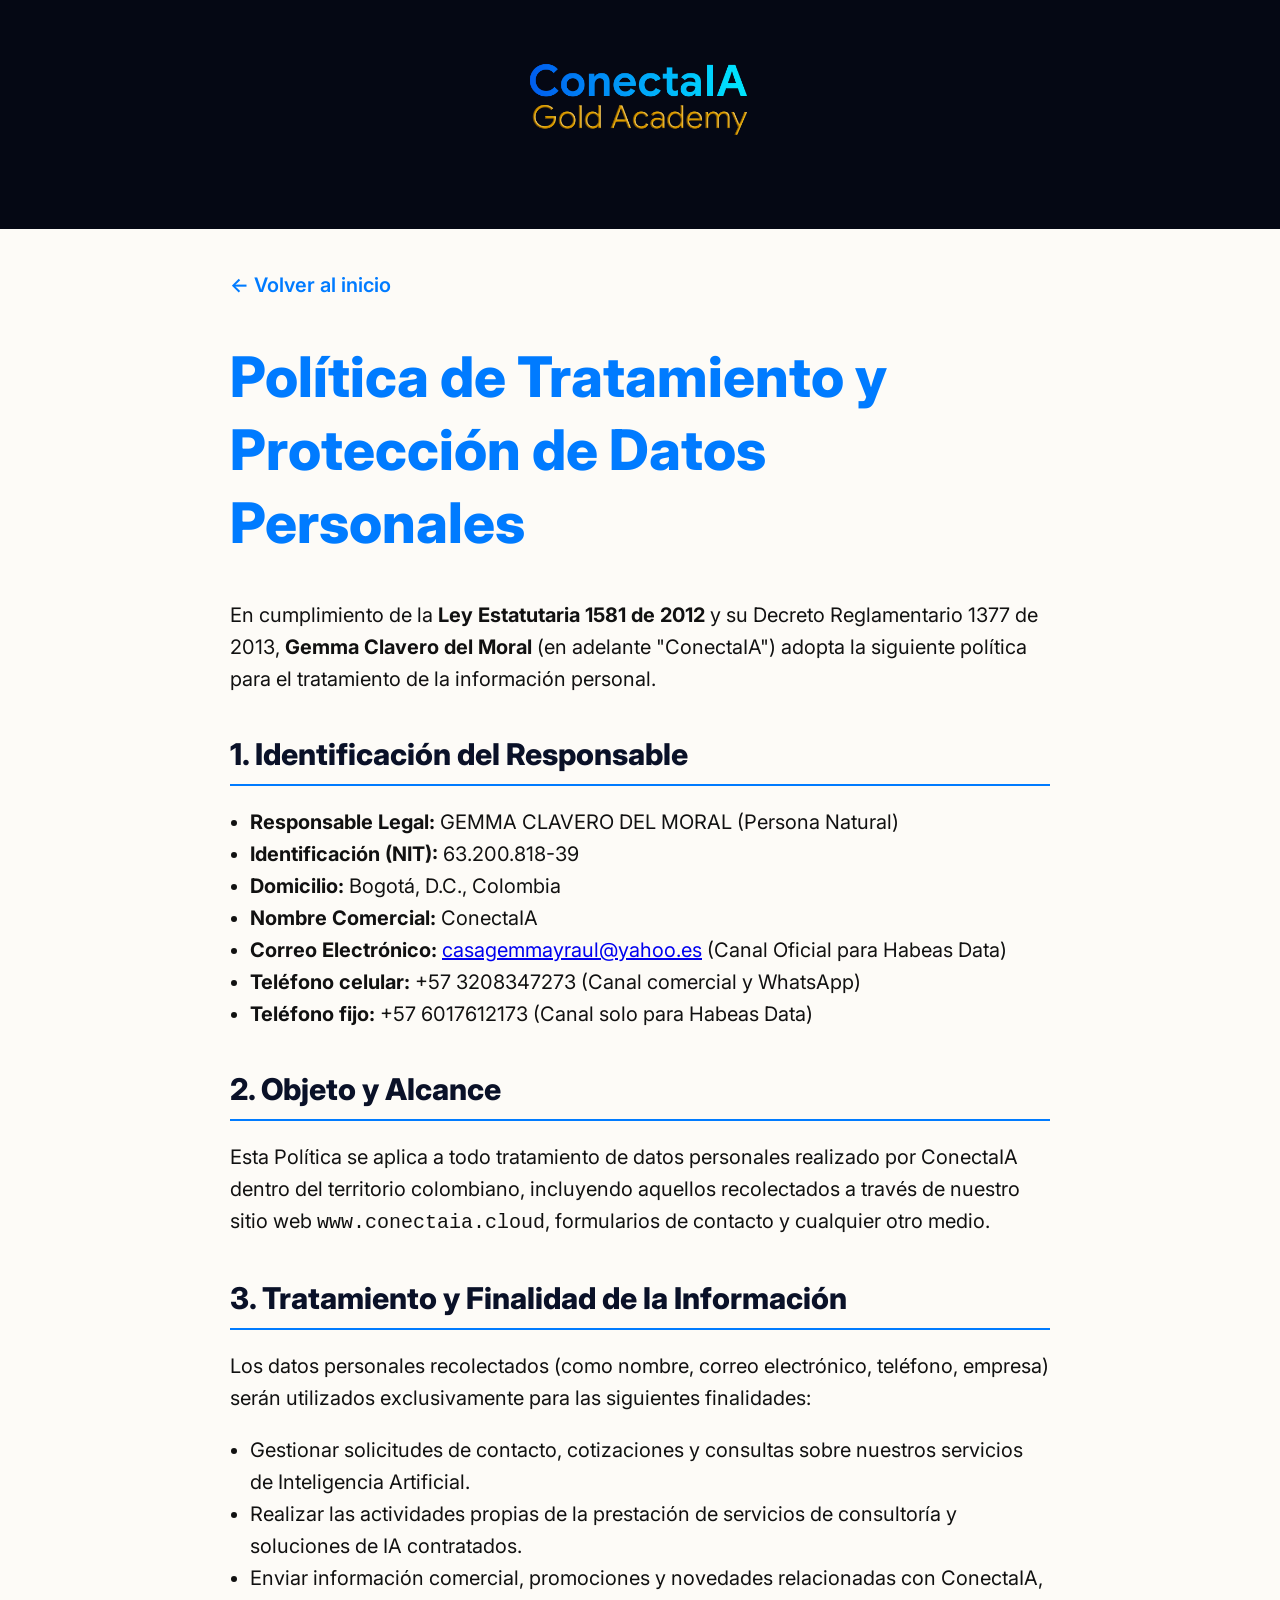
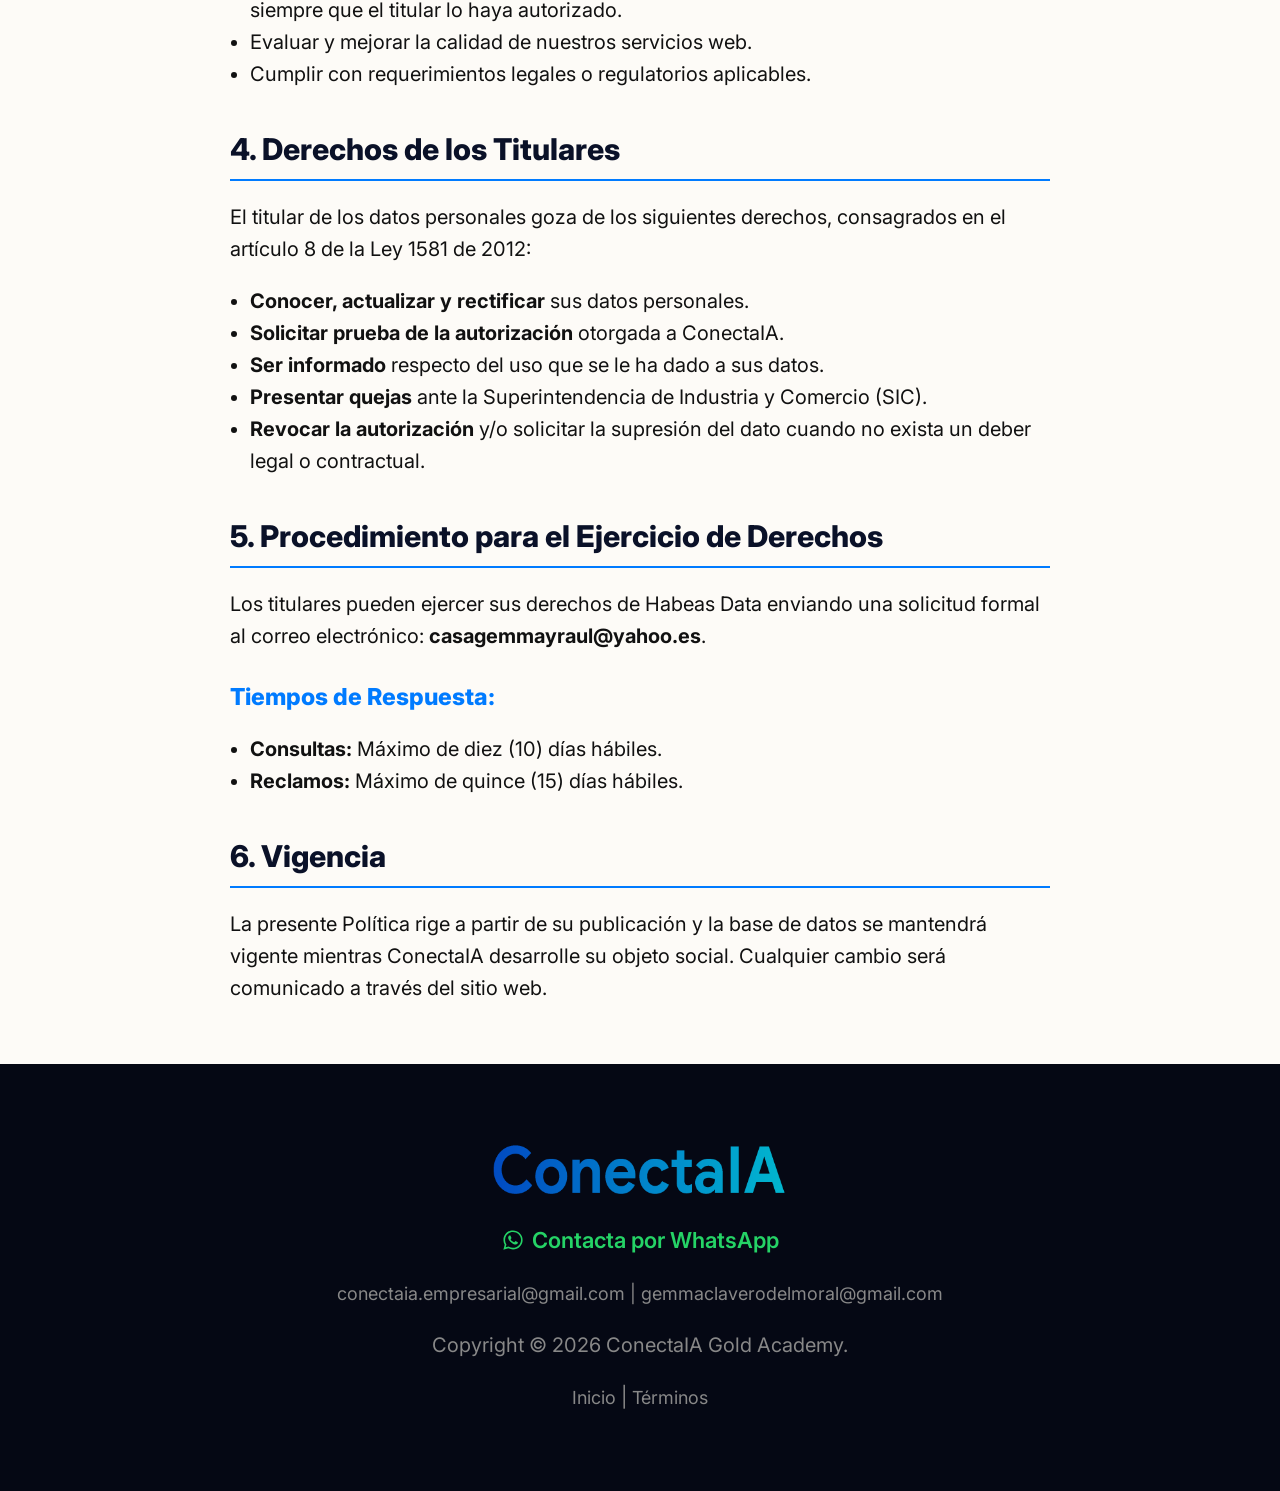
==== politica-privacidad.html @ 565fae0e "creacion de subpaginas de politicas y terminos" ====
<!DOCTYPE html>
<html lang="es">

<head>
    <meta charset="UTF-8">
    <meta name="viewport" content="width=device-width, initial-scale=1.0">
    <title>Política de Privacidad - ConectaIA Gold Academy</title>
    <link rel="icon" type="image/png" href="logos/ICONO_CIA.png">
    <link rel="preconnect" href="https://fonts.googleapis.com">
    <link rel="preconnect" href="https://fonts.gstatic.com" crossorigin>
    <link href="https://fonts.googleapis.com/css2?family=Inter:wght@400;600;800&display=swap" rel="stylesheet">
    <link rel="stylesheet" href="style.css">
    <style>
        /* Ajustes específicos para páginas de contenido legal */
        .legal-content {
            padding: var(--spacing-lg) var(--spacing-md);
            max-width: 900px;
            margin: 0 auto;
            line-height: 1.6;
            color: var(--text-dark);
        }

        .legal-content h1 {
            color: var(--accent-blue);
            margin-bottom: var(--spacing-md);
            font-size: var(--font-h1);
        }

        .legal-content h2 {
            border-bottom: 2px solid var(--accent-blue);
            padding-bottom: 10px;
            margin-top: var(--spacing-md);
            color: var(--bg-dark);
        }

        .legal-content h3 {
            margin-top: 1.5rem;
            color: var(--accent-blue);
        }

        .legal-content ul {
            margin-left: var(--spacing-sm);
            margin-bottom: var(--spacing-sm);
        }

        .back-link {
            display: inline-block;
            margin-bottom: var(--spacing-md);
            color: var(--accent-blue);
            text-decoration: none;
            font-weight: 600;
        }

        .back-link:hover {
            text-decoration: underline;
        }
    </style>
</head>

<body style="background-color: var(--bg-primary);">

    <header class="site-footer" style="padding: 20px 0;">
        <div class="container text-center">
            <a href="index.html">
                <img src="logos/ConectaIA Gold Academy sin fondo Gold en amarillo.png" alt="Logo" class="footer-logo"
                    style="max-height: 80px; opacity: 1;">
            </a>
        </div>
    </header>

    <main class="legal-content">
        <a href="index.html" class="back-link">← Volver al inicio</a>

        <h1>Política de Tratamiento y Protección de Datos Personales</h1>

        <p>En cumplimiento de la <strong>Ley Estatutaria 1581 de 2012</strong> y su Decreto Reglamentario 1377 de 2013,
            <strong>Gemma Clavero del Moral</strong> (en adelante "ConectaIA") adopta la siguiente política para el
            tratamiento de la información personal.
        </p>

        <h2>1. Identificación del Responsable</h2>
        <ul>
            <li><strong>Responsable Legal:</strong> GEMMA CLAVERO DEL MORAL (Persona Natural)</li>
            <li><strong>Identificación (NIT):</strong> 63.200.818-39</li>
            <li><strong>Domicilio:</strong> Bogotá, D.C., Colombia</li>
            <li><strong>Nombre Comercial:</strong> ConectaIA</li>
            <li><strong>Correo Electrónico:</strong> <a
                    href="mailto:casagemmayraul@yahoo.es">casagemmayraul@yahoo.es</a> (Canal Oficial para Habeas Data)
            </li>
            <li><strong>Teléfono celular:</strong> +57 3208347273 (Canal comercial y WhatsApp)</li>
            <li><strong>Teléfono fijo:</strong> +57 6017612173 (Canal solo para Habeas Data)</li>
        </ul>

        <h2>2. Objeto y Alcance</h2>
        <p>Esta Política se aplica a todo tratamiento de datos personales realizado por ConectaIA dentro del territorio
            colombiano, incluyendo aquellos recolectados a través de nuestro sitio web <code>www.conectaia.cloud</code>,
            formularios de contacto y cualquier otro medio.</p>

        <h2>3. Tratamiento y Finalidad de la Información</h2>
        <p>Los datos personales recolectados (como nombre, correo electrónico, teléfono, empresa) serán utilizados
            exclusivamente para las siguientes finalidades:</p>
        <ul>
            <li>Gestionar solicitudes de contacto, cotizaciones y consultas sobre nuestros servicios de Inteligencia
                Artificial.</li>
            <li>Realizar las actividades propias de la prestación de servicios de consultoría y soluciones de IA
                contratados.</li>
            <li>Enviar información comercial, promociones y novedades relacionadas con ConectaIA, siempre que el titular
                lo haya autorizado.</li>
            <li>Evaluar y mejorar la calidad de nuestros servicios web.</li>
            <li>Cumplir con requerimientos legales o regulatorios aplicables.</li>
        </ul>

        <h2>4. Derechos de los Titulares</h2>
        <p>El titular de los datos personales goza de los siguientes derechos, consagrados en el artículo 8 de la Ley
            1581 de 2012:</p>
        <ul>
            <li><strong>Conocer, actualizar y rectificar</strong> sus datos personales.</li>
            <li><strong>Solicitar prueba de la autorización</strong> otorgada a ConectaIA.</li>
            <li><strong>Ser informado</strong> respecto del uso que se le ha dado a sus datos.</li>
            <li><strong>Presentar quejas</strong> ante la Superintendencia de Industria y Comercio (SIC).</li>
            <li><strong>Revocar la autorización</strong> y/o solicitar la supresión del dato cuando no exista un deber
                legal o contractual.</li>
        </ul>

        <h2>5. Procedimiento para el Ejercicio de Derechos</h2>
        <p>Los titulares pueden ejercer sus derechos de Habeas Data enviando una solicitud formal al correo electrónico:
            <strong>casagemmayraul@yahoo.es</strong>.
        </p>

        <h3>Tiempos de Respuesta:</h3>
        <ul>
            <li><strong>Consultas:</strong> Máximo de diez (10) días hábiles.</li>
            <li><strong>Reclamos:</strong> Máximo de quince (15) días hábiles.</li>
        </ul>

        <h2>6. Vigencia</h2>
        <p>La presente Política rige a partir de su publicación y la base de datos se mantendrá vigente mientras
            ConectaIA desarrolle su objeto social. Cualquier cambio será comunicado a través del sitio web.</p>
    </main>

    <footer class="site-footer">
        <div class="container text-center">
            <img src="logos/ConectaIA sin fondo.png" alt="ConectaIA Logo" class="footer-logo">

            <div class="footer-whatsapp">
                <a href="https://wa.me/573208347273" target="_blank" class="whatsapp-link">
                    <svg class="whatsapp-icon" xmlns="http://www.w3.org/2000/svg" viewBox="0 0 448 512"
                        style="width:22px; fill:currentColor;">
                        <path
                            d="M380.9 97.1C339 55.1 283.2 32 223.9 32c-122.4 0-222 99.6-222 222 0 39.1 10.2 77.3 29.6 111L0 480l117.7-30.9c32.4 17.7 68.9 27 106.1 27h.1c122.3 0 224.1-99.6 224.1-222 0-59.3-25.2-115-67.1-157zm-157 341.6c-33.1 0-65.6-8.9-94-25.7l-6.7-4-69.8 18.3L72 359.2l-4.4-7c-18.5-29.4-28.2-63.3-28.2-98.2 0-101.7 82.8-184.5 184.6-184.5 49.3 0 95.6 19.2 130.4 54.1 34.8 34.9 56.2 81.2 56.1 130.5 0 101.8-84.9 184.6-186.6 184.6zm101.2-138.2c-5.5-2.8-32.8-16.2-37.9-18-5.1-1.9-8.8-2.8-12.5 2.8-3.7 5.6-14.3 18-17.6 21.8-3.2 3.7-6.5 4.2-12 1.4-5.5-2.8-23.2-8.5-44.2-27.3-16.3-14.5-27.3-32.5-30.5-38.1-3.2-5.6-.4-8.6 2.4-11.4 2.5-2.5 5.5-6.5 8.3-9.7 2.8-3.3 3.8-5.6 5.6-9.3 1.8-3.7.9-6.9-.5-9.7-1.4-2.8-12.5-30.1-17.1-41.2-4.5-10.8-9.1-9.3-12.5-9.5-3.2-.2-6.9-.2-10.6-.2-3.7 0-9.7 1.4-14.8 6.9-5.1 5.6-19.4 19-19.4 46.3 0 27.3 19.9 53.7 22.6 57.4 2.8 3.7 39.1 59.7 94.8 83.8 13.2 5.8 23.5 9.2 31.5 11.8 13.3 4.2 25.4 3.6 35 2.2 10.7-1.6 32.8-13.4 37.4-26.4 4.6-13 4.6-24.1 3.2-26.4-1.3-2.5-5-3.9-10.5-6.6z" />
                    </svg>
                    Contacta por WhatsApp
                </a>
            </div>

            <p class="footer-emails">
                <a href="mailto:conectaia.empresarial@gmail.com">conectaia.empresarial@gmail.com</a> |
                <a href="mailto:gemmaclaverodelmoral@gmail.com">gemmaclaverodelmoral@gmail.com</a>
            </p>

            <p class="copyright">Copyright © 2026 ConectaIA Gold Academy.</p>
            <nav class="footer-links">
                <a href="index.html">Inicio</a> |
                <a href="terminos-condiciones.html">Términos</a>
            </nav>
        </div>
    </footer>

</body>

</html>
---- style.css ----
/* style.css - Diseño enfocado en accesibilidad (Presbicia) y usabilidad simple */

:root {
    /* Paleta Corporativa de ConectaIA Gold Academy */
    /* Fondo principal crema muy suave para no fatigar la vista */
    --bg-primary: #FDFBF7;
    --bg-secondary: #FDFBF7;

    /* Fondos oscuros para Hero y Footer (alto contraste) */
    --bg-dark: #0A1128;

    /* Colores Acento (Extraídos idealmente de los logos) */
    --accent-blue: #007BFF;
    --accent-blue-hover: #0056b3;
    --neon-highlight: #00E5FF;

    /* Textos (Alto contraste, nunca font-weight muy ligero) */
    --text-dark: #111111;
    --text-light: #F8F9FA;
    --text-gray: #333333;

    /* Tamaños Tipográficos base (Gigantes para presbicia) */
    --font-base: 20px;
    --font-h1: 2.8rem;
    --font-h2: 2.2rem;
    --font-h3: 1.5rem;

    /* Espaciados */
    --spacing-sm: 1rem;
    --spacing-md: 2rem;
    --spacing-lg: 2rem;
    --spacing-xl: 6rem;
}

/* Base Styles */
* {
    box-sizing: border-box;
    margin: 0;
    padding: 0;
}

html {
    scroll-behavior: smooth;
    font-size: var(--font-base);
}

body {
    font-family: 'Inter', Arial, sans-serif;
    background-color: var(--bg-primary);
    color: var(--text-dark);
    line-height: 1.6;
    overflow-x: hidden;
}

/* Tipografía Base */
h1,
h2,
h3,
h4 {
    font-weight: 800;
    line-height: 1.3;
    margin-bottom: var(--spacing-sm);
    color: var(--text-dark);
}

p {
    margin-bottom: var(--spacing-sm);
}

.text-center {
    text-align: center;
}

.mt-large {
    margin-top: var(--spacing-lg);
}

.hidden {
    display: none !important;
}

/* Contenedor Principal (Con padding lateral seguro para móviles) */
.container {
    max-width: 1200px;
    margin: 0 auto;
    padding: var(--spacing-lg) 20px;
}

.pb-0 {
    padding-bottom: 0;
}

/* ==========================================================
   EFECTO DE REVELADO Y STAGGER (CORREGIDO)
   ========================================================== */

@keyframes fadeUp {
    from {
        opacity: 0;
        transform: translateY(45px);
    }

    to {
        opacity: 1;
        transform: translateY(0);
    }
}

.logo-container {
    animation: fadeUp 0.9s cubic-bezier(0.16, 1, 0.3, 1) 0.1s both;
}

.hero-header {
    animation: fadeUp 0.9s cubic-bezier(0.16, 1, 0.3, 1) 0.35s both;
}

.vsl-container {
    animation: fadeUp 0.9s cubic-bezier(0.16, 1, 0.3, 1) 0.6s both;
}

.cta-container {
    animation: fadeUp 0.9s cubic-bezier(0.16, 1, 0.3, 1) 0.85s both;
}

.reveal {
    opacity: 0;
    transform: translateY(45px);
    transition: opacity 1.2s ease-out, transform 1.2s cubic-bezier(0.16, 1, 0.3, 1);
    will-change: transform, opacity;
}

.reveal.active {
    opacity: 1;
    transform: translateY(0);
}

.stagger-item {
    opacity: 0;
    transform: translateX(-80px);
    /* Un poco menos de distancia para que no salte */
    transition:
        opacity 2s ease-out,
        transform 2s cubic-bezier(0.16, 1, 0.3, 1);
    /* Curva de frenado lento */
    will-change: transform, opacity;
}

.stagger-item.active {
    opacity: 1 !important;
    transform: translateX(0) !important;
}


/* ==========================================================
   BOTONES E INTERACTIVOS (Anti-errores)
   ========================================================== */
.btn-giant {
    display: inline-block;
    width: 100%;
    padding: 1.2rem 2rem;
    font-size: 1.3rem;
    /* Enorme */
    font-weight: 800;
    text-align: center;
    text-decoration: none;
    background-color: var(--accent-blue);
    color: var(--text-light);
    border: none;
    border-radius: 12px;
    cursor: pointer;
    transition: background-color 0.1s ease, transform 0.1s ease;
    /* Aspecto de botón físico ("Click me" mental model) */
    box-shadow: 0 6px 0 var(--accent-blue-hover), 0 10px 20px rgba(0, 0, 0, 0.2);
    /* Prevenir selección accidental de texto */
    user-select: none;
}

.btn-giant:active {
    transform: translateY(6px);
    box-shadow: 0 0px 0 var(--accent-blue-hover), 0 5px 10px rgba(0, 0, 0, 0.2);
}

/* Opcional: Color alternativo utilizando neón */
.btn-accent {
    background-color: #00C853;
    /* Verde para acción de compra o neón */
    box-shadow: 0 6px 0 #009624, 0 10px 20px rgba(0, 0, 0, 0.2);
}

.btn-accent:active {
    transform: translateY(6px);
    box-shadow: 0 0px 0 #009624, 0 5px 10px rgba(0, 0, 0, 0.2);
}

.micro-text {
    font-size: 0.85rem;
    color: inherit;
    opacity: 0.8;
    margin-top: 0.5rem;
    text-align: center;
}

/* ==========================================================
   SECTION 1: HERO
   ========================================================== */
.hero-section {
    position: relative;
    overflow: hidden;
    background: var(--bg-dark);
    color: var(--text-light);
    text-align: center;
    width: 100%;
    margin: 0;
    padding-bottom: 100px;
}

.hero-section .container {
    position: relative;
    z-index: 20;
}

.hero-section::after {
    content: '';
    position: absolute;
    bottom: 0;
    /* Sella la unión */
    left: 0;
    width: 100%;
    height: 10px;
    /* Un poco más alto para suavidad */
    background: linear-gradient(to bottom, transparent 0%, var(--bg-secondary) 100%);
    z-index: 10;
    /* Por debajo del texto, pero por encima del canvas */
    pointer-events: none;
}

#waves-canvas {
    position: absolute;
    top: 0;
    left: 0;
    width: 100%;
    height: 100%;
    z-index: 0;
    pointer-events: none;
    opacity: 0.7;
}

.hero-section h1,
.hero-section h2 {
    color: var(--text-light);
    /* Override default dark */
}

.logo-container {
    text-align: center;
    margin-bottom: 0.5rem;
    /* Reducido para juntar el logo al título */
}

.logo {
    max-height: 180px;
    max-width: 100%;
    /* Evita desbordamiento en móviles */
    height: auto;
    width: auto;
    display: block;
    margin: 0 auto;
    animation: float 4s ease-in-out infinite;
}

@keyframes float {
    0% {
        transform: translateY(0px);
    }

    50% {
        transform: translateY(-10px);
    }

    100% {
        transform: translateY(0px);
    }
}

.headline {
    font-size: var(--font-h1);
    letter-spacing: -0.02em;
}

@media (max-width: 600px) {
    .headline {
        font-size: 1.8rem;
        /* Tamaño más manejable en móviles */
    }
}

.subheadline {
    font-size: var(--font-h3);
    font-weight: 400;
    opacity: 0.9;
    max-width: 800px;
    margin: 0 auto var(--spacing-lg) auto;
}

.vsl-container {
    max-width: 900px;
    margin: 0 auto var(--spacing-lg) auto;
    border-radius: 20px;
    overflow: hidden;
    /* Halo exterior brillante con mezcla de azul y púrpura */
    box-shadow: 0 0 30px rgba(0, 229, 255, 0.4),
        0 0 60px rgba(135, 206, 235, 0.2),
        inset 0 0 20px rgba(255, 255, 255, 0.05);
    border: 1px solid rgba(255, 255, 255, 0.1);
    background-color: #000;
}

.video-placeholder {
    width: 100%;
    aspect-ratio: 16 / 9;
    background-color: #0d0d0d;
    display: flex;
    flex-direction: column;
    align-items: center;
    justify-content: center;
    color: #FFF;
    cursor: pointer;
    transition: transform 0.3s ease;
}

.video-placeholder:hover {
    transform: scale(1.01);
}

.play-button-wrapper {
    display: flex;
    flex-direction: column;
    align-items: center;
    gap: 15px;
}

.play-circle {
    width: 70px;
    height: 70px;
    background: rgba(255, 255, 255, 0.1);
    border-radius: 50%;
    display: flex;
    align-items: center;
    justify-content: center;
    position: relative;
    border: 1px solid rgba(255, 255, 255, 0.2);
}

.play-triangle {
    width: 0;
    height: 0;
    border-top: 12px solid transparent;
    border-left: 20px solid #87CEEB;
    /* Azul claro para el play */
    border-bottom: 12px solid transparent;
    margin-left: 5px;
}

.video-placeholder span {
    font-size: 1.1rem;
    font-weight: 500;
    opacity: 0.8;
}

.cta-container {
    max-width: 600px;
    margin: 0 auto;
    padding-bottom: var(--spacing-lg);
}


/* ==========================================================
   SECTION 2: AGITACIÓN DEL DOLOR
   ========================================================== */
.pain-section {
    position: relative;
    z-index: 15;
    /* Entre el degradado y el contenido del hero */
    margin-top: 0;
    /* Solapamiento agresivo para eliminar la raya blanca */
    padding-top: 40px;
    background-color: var(--bg-secondary) !important;
}

.section-title {
    font-size: var(--font-h2);
    margin-bottom: 0.2rem;
}

.section-subtitle {
    font-size: 1.2rem;
    color: var(--text-gray);
    margin-bottom: var(--spacing-lg);
}

.pain-grid {
    display: grid;
    grid-template-columns: 1fr;
    gap: var(--spacing-md);
    text-align: left;
}

.pain-card {
    background: #FFFFFF;
    border-radius: 12px;
    padding: var(--spacing-lg);
    text-align: center;
    box-shadow: 0 4px 10px rgba(0, 0, 0, 0.05);
    border: 1px solid #E0E0E0;
    /*    transition: transform 0.5s cubic-bezier(0.16, 1, 0.3, 1);*/
}

.pain-card:hover {
    transform: translateY(-5px);
}

.pain-text h3 {
    font-size: 1.6rem;
    margin-bottom: 0.8rem;
    color: var(--text-dark);
}

.pain-text p {
    font-size: 1.2rem;
    color: var(--text-gray);
    margin: 0;
    line-height: 1.5;
}

/* ==========================================================
   SECTION 3: OFERTA IRRESISTIBLE
   ========================================================== */
.offer-section {
    background-color: #FFFFFF;
}

.offer-layout {
    display: grid;
    grid-template-columns: 1fr;
    gap: var(--spacing-lg);
}

.value-title {
    font-size: var(--font-h2);
    margin-bottom: var(--spacing-md);
}

.value-list {
    list-style: none;
}

.value-list li {
    display: flex;
    align-items: flex-start;
    gap: 15px;
    margin-bottom: var(--spacing-md);
    font-size: 1.1rem;
}

.value-list .icon {
    font-size: 1.5rem;
    flex-shrink: 0;
    margin-top: 2px;
}

.bonus-box,
.community-box {
    background-color: rgba(0, 229, 255, 0.05);
    border-left: 6px solid var(--neon-highlight);
    padding: var(--spacing-md);
    margin-top: var(--spacing-md);
    border-radius: 0 8px 8px 0;
}

.bonus-box h3,
.community-box h3 {
    color: var(--accent-blue);
    font-size: 1.2rem;
    margin-bottom: 0.5rem;
}

/* Formulario */
.form-card {
    background-color: var(--bg-secondary);
    border: 3px solid var(--accent-blue);
    /* Borde resaltado */
    border-radius: 16px;
    padding: var(--spacing-md);
    box-shadow: 0 15px 30px rgba(0, 0, 0, 0.1);
}

.form-title {
    font-size: 1.6rem;
    margin-bottom: var(--spacing-md);
    text-align: center;
}

.form-group {
    margin-bottom: var(--spacing-md);
}

.form-group label {
    display: block;
    font-weight: 800;
    margin-bottom: 8px;
    font-size: 1.1rem;
}

.form-group input {
    width: 100%;
    padding: 16px;
    font-size: 1.2rem;
    /* Input enorme */
    border: 2px solid #CCC;
    border-radius: 8px;
    font-family: inherit;
    /* Ajustes para presbicia */
    color: var(--text-dark);
}

.form-group input:focus {
    outline: none;
    border-color: var(--accent-blue);
    box-shadow: 0 0 0 4px rgba(0, 123, 255, 0.2);
}

.form-secure {
    text-align: center;
    font-size: 0.9rem;
    color: var(--text-gray);
    margin-top: 1rem;
}


.form-message {
    padding: 15px;
    margin-top: 15px;
    border-radius: 8px;
    text-align: center;
    font-weight: bold;
}

.form-message.success {
    background-color: #D4EDDA;
    color: #155724;
    border: 1px solid #C3E6CB;
}

.form-message.error {
    background-color: #F8D7DA;
    color: #721C24;
    border: 1px solid #F5C6CB;
}

#formulario-registro {
    scroll-margin-top: 80px;
    /* Esto deja un margen de cortesía arriba al scrollear */
}

/* ==========================================================
   SECTION 3.5: TUTORIALES INCLUIDOS (Estilo DominIA)
   ========================================================== */
#tutoriales {
    background-color: var(--bg-dark);
    padding: var(--spacing-xl) 0;
    color: var(--text-light);
}

#tutoriales .container-narrow {
    max-width: 800px;
    margin: 0 auto;
    padding: 0 var(--spacing-sm);
}

#tutoriales .tutorials-title {
    font-size: var(--font-h2);
    text-align: center;
    margin-bottom: var(--spacing-md);
    line-height: 1.2;
    color: #FFFFFF !important;
}

#tutoriales .highlight-text {
    background: linear-gradient(90deg, #A855F7, #00E5FF);
    -webkit-background-clip: text;
    background-clip: text;
    -webkit-text-fill-color: transparent;
    font-weight: 800;
}

#tutoriales .tutorials-list {
    display: flex;
    flex-direction: column;
    gap: 12px;
}

#tutoriales .tutorial-card {
    background: rgba(255, 255, 255, 0.05);
    border: 1px solid rgba(255, 255, 255, 0.1);
    border-radius: 12px;
    padding: 18px 25px;
    display: flex;
    align-items: center;
    gap: 20px;
    /*transition: all 0.3s cubic-bezier(0.4, 0, 0.2, 1);*/
    text-align: left;
}

#tutoriales .tutorial-card:hover {
    border-color: var(--neon-highlight);
    background: rgba(255, 255, 255, 0.08);
    transform: translateX(8px);
}

#tutoriales .check-icon {
    width: 32px;
    height: 32px;
    background: linear-gradient(135deg, #4ADE80, #22C55E) !important;
    border-radius: 50% !important;
    display: flex !important;
    align-items: center;
    justify-content: center;
    color: #111;
    font-size: 1.1rem;
    font-weight: 900;
    flex-shrink: 0;
    box-shadow: 0 0 15px rgba(74, 222, 128, 0.4);
}

#tutoriales .tutorial-card:hover .check-icon {
    transform: scale(1.1);
    box-shadow: 0 0 15px rgba(74, 222, 128, 0.6);
}

#tutoriales .tutorial-card p {
    font-size: 1.1rem;
    line-height: 1.4;
    margin: 0;
    color: #FFFFFF;
}

#tutoriales .tutorial-card strong {
    color: #FFFFFF;
    font-weight: 700;
}

@media (max-width: 600px) {
    #tutoriales .tutorials-title {
        font-size: 1.8rem;
    }

    #tutoriales .tutorial-card {
        padding: 15px 20px;
        gap: 15px;
    }

    #tutoriales .tutorial-card p {
        font-size: 1rem;
    }

    #tutoriales .tutorial-card:hover {
        transform: none;
    }
}


/* ==========================================================
   SECTION 4: AUTHORITY
   ========================================================== */
.authority-section {
    background-color: #F8F9FA;
    border-top: 1px solid #EAEAEA;
    border-bottom: 1px solid #EAEAEA;
    padding: var(--spacing-md) 0;
    text-align: center;
}

.authority-title {
    font-size: 1.2rem;
    color: var(--text-gray);
    font-weight: 600;
}

.tech-stack-mosaic {
    display: flex;
    flex-wrap: wrap;
    justify-content: center;
    gap: var(--spacing-sm);
    margin-top: var(--spacing-sm);
}

.tech-item {
    font-size: 1.2rem;
    font-weight: 600;
    color: #555;
    /* Estilo monocromo/desaturado */
    background: transparent;
    padding: 10px 15px;
    border-radius: 8px;
    filter: grayscale(100%);
    opacity: 0.7;
}

/* ==========================================================
   SECTION 5: FINAL CTA & METRICAS
   ========================================================== */
.final-cta-section {
    background-color: var(--bg-dark);
    color: var(--text-light);
}

.final-cta-section h2,
.final-cta-section h3 {
    color: var(--text-light);
}

.final-headline {
    font-size: var(--font-h2);
    margin-bottom: var(--spacing-xl);
}

.metrics-grid {
    display: grid;
    grid-template-columns: 1fr;
    gap: var(--spacing-md);
    margin-bottom: var(--spacing-xl);
}

.metric h3 {
    font-size: 1.5rem;
    color: var(--neon-highlight);
}

/* ==========================================================
   SECTION 6: FOOTER
   ========================================================== */
.site-footer {
    background-color: #050814;
    color: #888;
    padding: var(--spacing-md) 0;
}

.footer-logo {
    max-height: 50px;
    margin-bottom: var(--spacing-sm);
    opacity: 0.8;
}

.footer-links a {
    color: #888;
    text-decoration: none;
    font-size: 0.9rem;
}

.footer-links a:hover {
    text-decoration: underline;
    color: #FFF;
}

.footer-whatsapp {
    margin-bottom: 1rem;
}

.whatsapp-link {
    display: inline-flex;
    align-items: center;
    justify-content: center;
    gap: 8px;
    color: #25D366;
    /* Verde WhatsApp */
    text-decoration: none;
    font-weight: 600;
    font-size: 1.1rem;
    transition: opacity 0.3s ease;
}

.whatsapp-link:hover {
    opacity: 0.8;
}

.whatsapp-icon {
    width: 22px;
    height: 22px;
    fill: currentColor;
}

.footer-emails {
    margin-bottom: var(--spacing-sm);
    font-size: 0.9rem;
}

.footer-emails a {
    color: #888;
    text-decoration: none;
    transition: color 0.3s ease;
}

.footer-emails a:hover {
    color: #FFF;
    text-decoration: underline;
}


/* ==========================================================
   MEDIA QUERIES (DESKTOP)
   ========================================================== */
@media (min-width: 900px) {
    .pain-grid {
        grid-template-columns: repeat(2, 1fr);
    }

    .offer-layout {
        grid-template-columns: 3fr 2fr;
        align-items: start;
    }

    .sticky-card {
        position: sticky;
        top: 20px;
    }

    .metrics-grid {
        grid-template-columns: repeat(3, 1fr);
    }

    .tech-stack-mosaic {
        gap: var(--spacing-lg);
    }

    .tech-item {
        font-size: 1.5rem;
    }

    .logo-container {
        text-align: center;
    }

    .hero-section {
        position: relative;
        padding-top: var(--spacing-md);
        /* Reducido de XL a MD para eliminar espacio superior */
    }
}
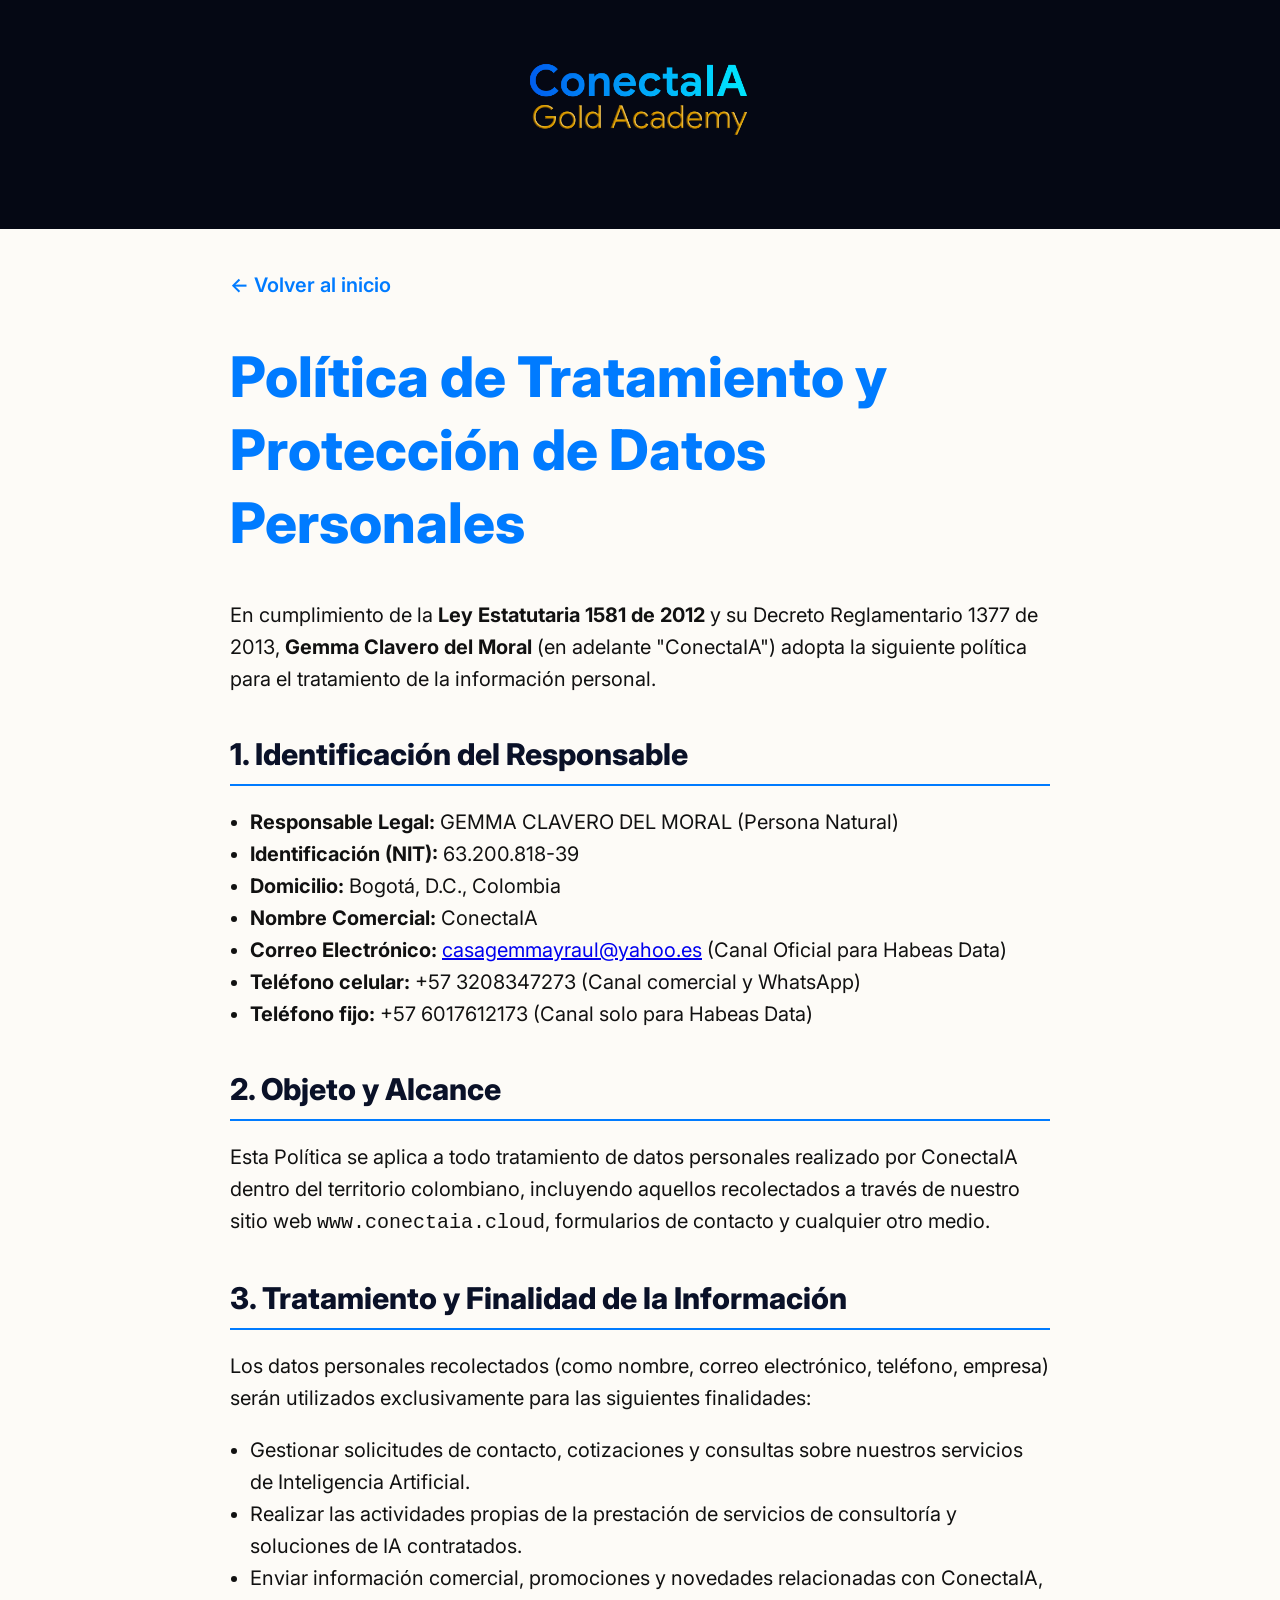
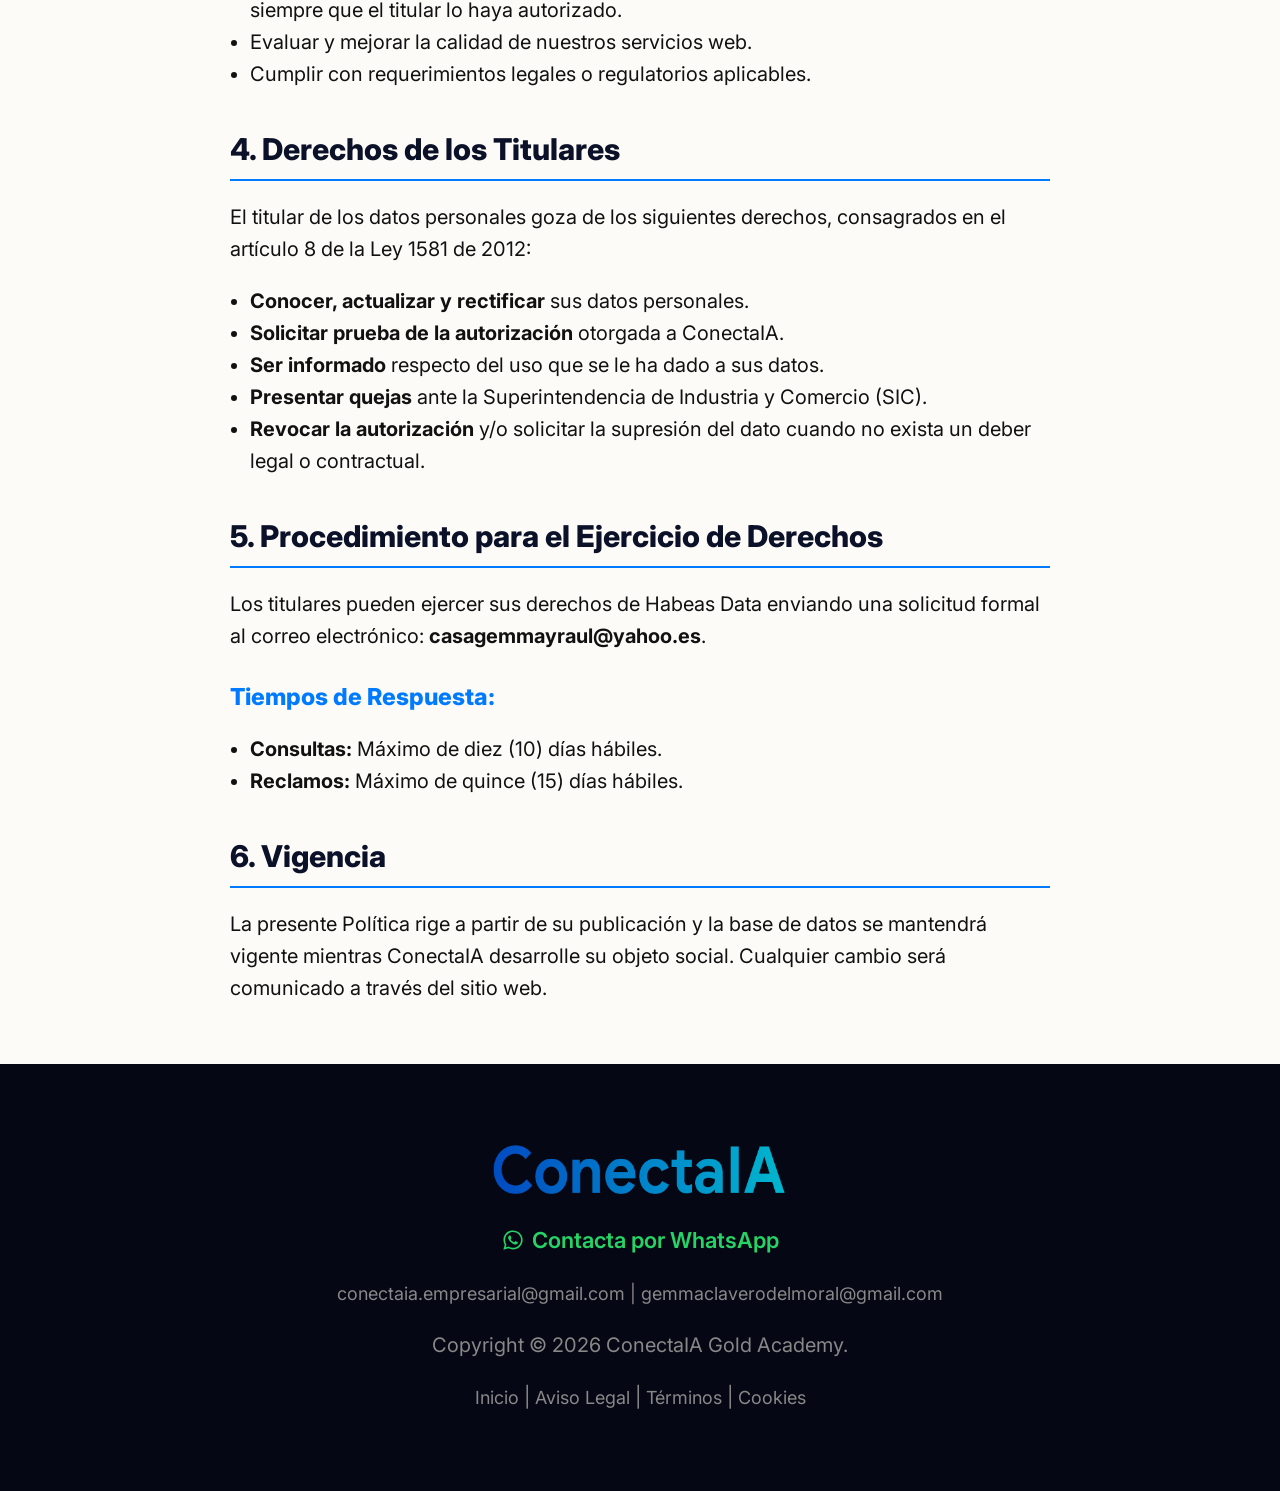
==== commit 423121b3: "aviso legal y cookies" ====
--- a/politica-privacidad.html
+++ b/politica-privacidad.html
@@ -161,7 +161,9 @@
             <p class="copyright">Copyright © 2026 ConectaIA Gold Academy.</p>
             <nav class="footer-links">
                 <a href="index.html">Inicio</a> |
-                <a href="terminos-condiciones.html">Términos</a>
+                <a href="aviso-legal.html">Aviso Legal</a> |
+                <a href="terminos-condiciones.html">Términos</a> |
+                <a href="politica-cookies.html">Cookies</a>
             </nav>
         </div>
     </footer>
